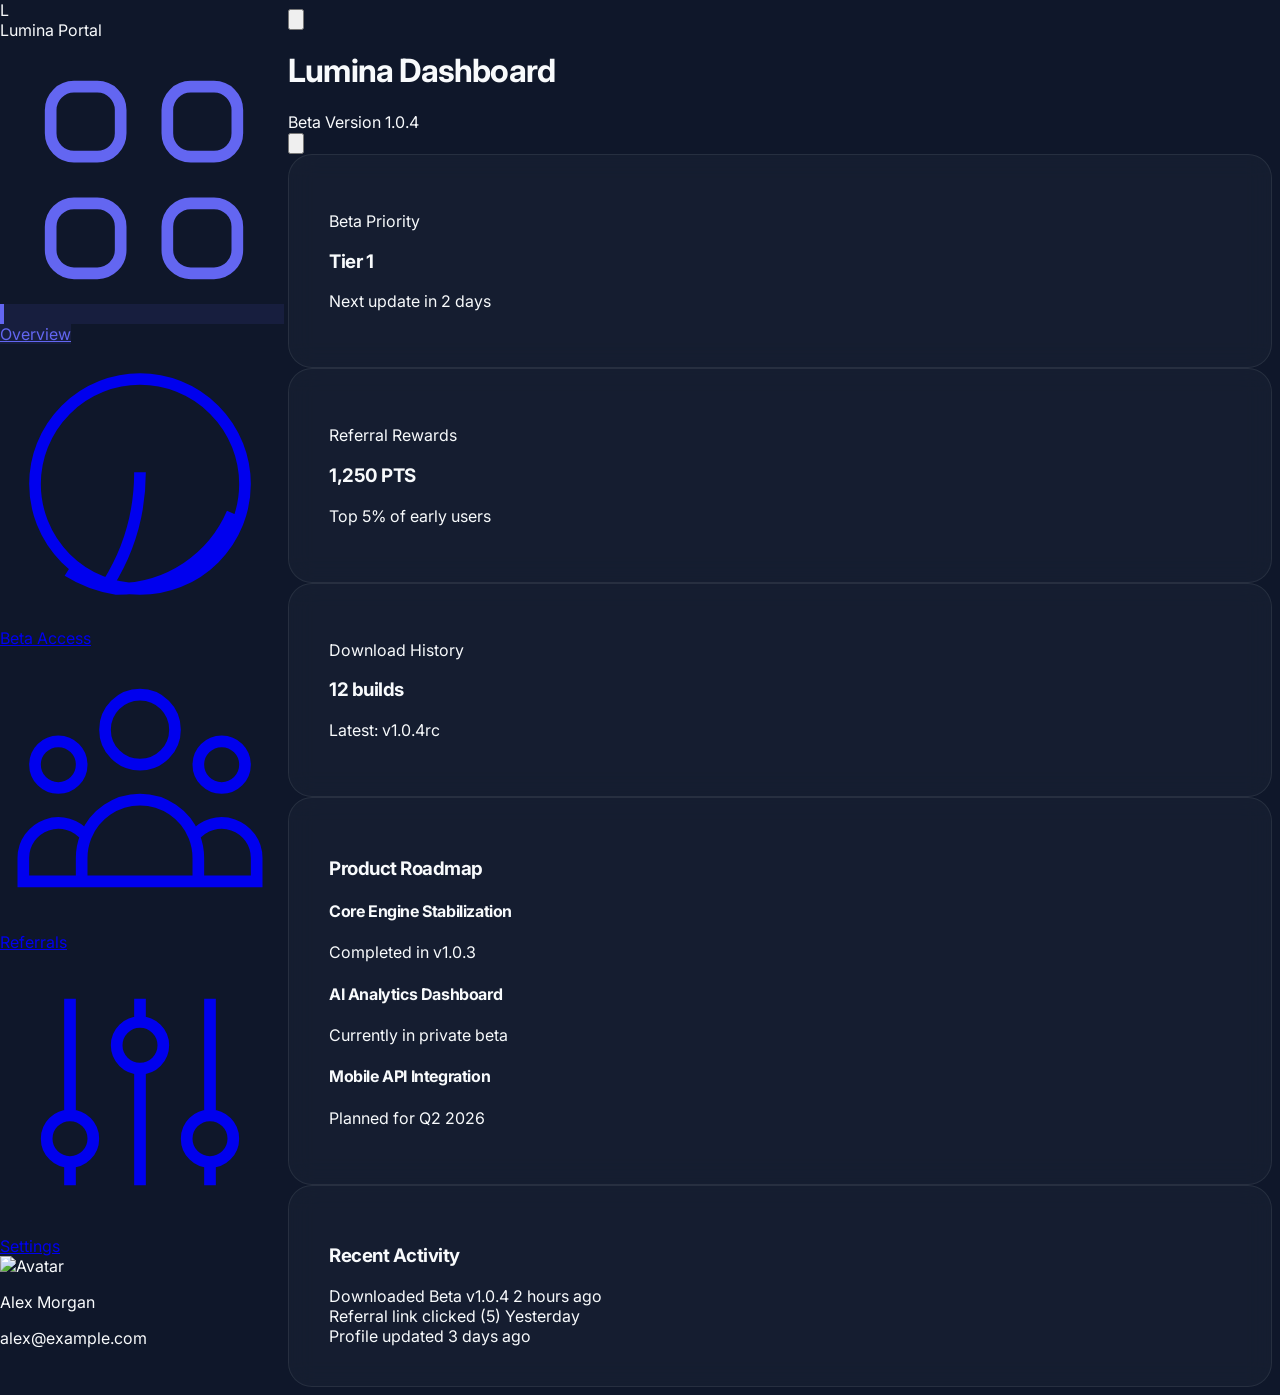
==== dashboard.html @ 11954bb7 "first commit" ====
<!DOCTYPE html>
<html lang="en" data-theme="dark">

<head>
    <meta charset="UTF-8">
    <meta name="viewport" content="width=device-width, initial-scale=1.0">
    <title>Dashboard | Lumina - Beta Portal</title>
    <script src="https://cdn.tailwindcss.com"></script>
    <link href="https://fonts.googleapis.com/css2?family=Inter:wght@400;600;700&display=swap" rel="stylesheet">
    <link rel="stylesheet" href="assets/css/style.css">
    <style>
        .sidebar {
            width: 280px;
            height: 100vh;
            position: fixed;
            left: 0;
            top: 0;
        }

        .main-content {
            margin-left: 280px;
            min-height: 100vh;
        }

        @media (max-width: 1024px) {
            .sidebar {
                left: -280px;
                transition: 0.3s;
                z-index: 100;
            }

            .sidebar.open {
                left: 0;
            }

            .main-content {
                margin-left: 0;
            }
        }

        .dashboard-link.active {
            background: rgba(99, 102, 241, 0.1);
            border-left: 4px solid #6366f1;
            color: #6366f1;
        }
    </style>
</head>

<body class="bg-[#0f172a]">

    <!-- Sidebar -->
    <aside class="sidebar bg-gray-900 border-r border-gray-800 flex flex-col p-6">
        <div class="flex items-center gap-3 mb-12">
            <div class="w-10 h-10 bg-indigo-600 rounded-lg flex items-center justify-center">
                <span class="text-white font-bold text-xl">L</span>
            </div>
            <span class="text-xl font-bold brand-text">Lumina Portal</span>
        </div>

        <nav class="flex-grow space-y-2">
            <a href="#" class="dashboard-link active flex items-center gap-3 p-3 rounded-lg transition-colors">
                <svg class="w-5 h-5" fill="none" stroke="currentColor" viewBox="0 0 24 24">
                    <path
                        d="M4 6a2 2 0 012-2h2a2 2 0 012 2v2a2 2 0 01-2 2H6a2 2 0 01-2-2V6zM14 6a2 2 0 012-2h2a2 2 0 012 2v2a2 2 0 01-2 2h-2a2 2 0 01-2-2V6zM4 16a2 2 0 012-2h2a2 2 0 012 2v2a2 2 0 01-2 2H6a2 2 0 01-2-2v-2zM14 16a2 2 0 012-2h2a2 2 0 012 2v2a2 2 0 01-2 2h-2a2 2 0 01-2-2v-2z">
                    </path>
                </svg>
                Overview
            </a>
            <a href="#"
                class="dashboard-link flex items-center gap-3 p-3 rounded-lg hover:bg-gray-800 transition-colors">
                <svg class="w-5 h-5" fill="none" stroke="currentColor" viewBox="0 0 24 24">
                    <path
                        d="M12 11c0 3.517-1.009 6.799-2.753 9.571m-3.44-1.123A11.002 11.002 0 0010 21c4.478 0 8.268-2.671 9.914-6.505M21 12a9 9 0 11-18 0 9 9 0 0118 0z">
                    </path>
                </svg>
                Beta Access
            </a>
            <a href="#"
                class="dashboard-link flex items-center gap-3 p-3 rounded-lg hover:bg-gray-800 transition-colors">
                <svg class="w-5 h-5" fill="none" stroke="currentColor" viewBox="0 0 24 24">
                    <path
                        d="M17 20h5v-2a3 3 0 00-5.356-1.857M17 20H7m10 0v-2c0-.656-.126-1.283-.356-1.857M7 20H2v-2a3 3 0 015.356-1.857M7 20v-2c0-.656.126-1.283.356-1.857m0 0a5.002 5.002 0 019.288 0M15 7a3 3 0 11-6 0 3 3 0 016 0zm6 3a2 2 0 11-4 0 2 2 0 014 0zM7 10a2 2 0 11-4 0 2 2 0 014 0z">
                    </path>
                </svg>
                Referrals
            </a>
            <a href="#"
                class="dashboard-link flex items-center gap-3 p-3 rounded-lg hover:bg-gray-800 transition-colors">
                <svg class="w-5 h-5" fill="none" stroke="currentColor" viewBox="0 0 24 24">
                    <path
                        d="M12 6V4m0 2a2 2 0 100 4m0-4a2 2 0 110 4m-6 8a2 2 0 100-4m0 4a2 2 0 110-4m0 4v2m0-6V4m6 6v10m6-2a2 2 0 100-4m0 4a2 2 0 110-4m0 4v2m0-6V4">
                    </path>
                </svg>
                Settings
            </a>
        </nav>

        <div class="mt-auto border-t border-gray-800 pt-6">
            <div class="flex items-center gap-3 mb-6">
                <img src="https://via.placeholder.com/40x40" alt="Avatar"
                    class="w-10 h-10 rounded-full border border-indigo-600">
                <div class="overflow-hidden">
                    <p class="text-sm font-bold truncate">Alex Morgan</p>
                    <p class="text-xs text-gray-500 truncate">alex@example.com</p>
                </div>
            </div>
            <a href="index.html"
                class="flex items-center gap-3 p-3 text-pink-500 hover:bg-pink-600/10 rounded-lg transition-colors">
                <svg class="w-5 h-5" fill="none" stroke="currentColor" viewBox="0 0 24 24">
                    <path d="M17 16l4-4m0 0l-4-4m4 4H7m6 4v1a3 3 0 01-3 3H6a3 3 0 01-3-3V7a3 3 0 013-3h4a3 3 0 013 3v1">
                    </path>
                </svg>
                Logout
            </a>
        </div>
    </aside>

    <!-- Main Content -->
    <main class="main-content">
        <!-- Dashboard Header -->
        <header
            class="h-20 bg-gray-900 border-b border-gray-800 flex items-center justify-between px-8 sticky top-0 z-10">
            <div class="flex items-center gap-4">
                <button onclick="document.querySelector('.sidebar').classList.toggle('open')"
                    class="lg:hidden p-2 bg-gray-800 rounded">
                    <svg class="w-6 h-6" fill="none" stroke="currentColor" viewBox="0 0 24 24">
                        <path d="M4 6h16M4 12h16M4 18h16"></path>
                    </svg>
                </button>
                <h1 class="text-xl font-bold">Lumina Dashboard</h1>
            </div>
            <div class="flex items-center gap-4">
                <div class="hidden md:flex bg-gray-800 rounded-lg px-3 py-1 text-xs font-bold text-indigo-400">Beta
                    Version 1.0.4</div>
                <button class="p-2 hover:bg-gray-800 rounded-full transition-colors relative">
                    <svg class="w-6 h-6" fill="none" stroke="currentColor" viewBox="0 0 24 24">
                        <path
                            d="M15 17h5l-1.405-1.405A2.032 2.032 0 0118 14.158V11a6.002 6.002 0 00-4-5.659V5a2 2 0 10-4 0v.341C7.67 6.165 6 8.388 6 11v3.159c0 .538-.214 1.055-.595 1.436L4 17h5m6 0v1a3 3 0 11-6 0v-1m6 0H9">
                        </path>
                    </svg>
                    <span class="absolute top-2 right-2 w-2 h-2 bg-pink-500 rounded-full"></span>
                </button>
            </div>
        </header>

        <!-- Dashboard Content -->
        <div class="p-8">
            <div class="grid grid-cols-1 md:grid-cols-3 gap-8 mb-8">
                <div class="glass-card p-6">
                    <p class="text-gray-500 text-sm mb-2">Beta Priority</p>
                    <h3 class="text-3xl font-bold text-indigo-500">Tier 1</h3>
                    <p class="text-xs text-gray-600 mt-2">Next update in 2 days</p>
                </div>
                <div class="glass-card p-6">
                    <p class="text-gray-500 text-sm mb-2">Referral Rewards</p>
                    <h3 class="text-3xl font-bold text-pink-500">1,250 PTS</h3>
                    <p class="text-xs text-gray-600 mt-2">Top 5% of early users</p>
                </div>
                <div class="glass-card p-6">
                    <p class="text-gray-500 text-sm mb-2">Download History</p>
                    <h3 class="text-3xl font-bold">12 builds</h3>
                    <p class="text-xs text-gray-600 mt-2">Latest: v1.0.4rc</p>
                </div>
            </div>

            <div class="grid grid-cols-1 lg:grid-cols-2 gap-8">
                <div class="glass-card">
                    <h3 class="text-xl font-bold mb-6">Product Roadmap</h3>
                    <div class="space-y-6">
                        <div class="flex gap-4">
                            <div class="w-2 h-2 rounded-full bg-green-500 mt-2"></div>
                            <div>
                                <h4 class="font-bold">Core Engine Stabilization</h4>
                                <p class="text-sm text-gray-500">Completed in v1.0.3</p>
                            </div>
                        </div>
                        <div class="flex gap-4">
                            <div class="w-2 h-2 rounded-full bg-indigo-500 mt-2"></div>
                            <div>
                                <h4 class="font-bold">AI Analytics Dashboard</h4>
                                <p class="text-sm text-gray-500">Currently in private beta</p>
                            </div>
                        </div>
                        <div class="flex gap-4">
                            <div class="w-2 h-2 rounded-full bg-gray-700 mt-2"></div>
                            <div>
                                <h4 class="font-bold">Mobile API Integration</h4>
                                <p class="text-sm text-gray-500">Planned for Q2 2026</p>
                            </div>
                        </div>
                    </div>
                </div>
                <div class="glass-card">
                    <h3 class="text-xl font-bold mb-6">Recent Activity</h3>
                    <div class="space-y-4">
                        <div class="p-3 bg-gray-900/50 rounded-lg flex justify-between items-center">
                            <span class="text-sm">Downloaded Beta v1.0.4</span>
                            <span class="text-xs text-gray-600">2 hours ago</span>
                        </div>
                        <div class="p-3 bg-gray-900/50 rounded-lg flex justify-between items-center">
                            <span class="text-sm">Referral link clicked (5)</span>
                            <span class="text-xs text-gray-600">Yesterday</span>
                        </div>
                        <div class="p-3 bg-gray-900/50 rounded-lg flex justify-between items-center">
                            <span class="text-sm">Profile updated</span>
                            <span class="text-xs text-gray-600">3 days ago</span>
                        </div>
                    </div>
                </div>
            </div>
        </div>
    </main>

    <script src="assets/js/main.js"></script>
</body>

</html>
---- assets/css/style.css ----
:root {
    --primary: #6366f1;
    --primary-hover: #4f46e5;
    --secondary: #ec4899;
    --bg-light: #ffffff;
    --bg-dark: #0f172a;
    --card-light: #f8fafc;
    --card-dark: #1e293b;
    --text-light: #1e293b;
    --text-dark: #f8fafc;
    --nav-height-desktop: 80px;
    --nav-height-mobile: 64px;
    --transition: all 0.4s cubic-bezier(0.175, 0.885, 0.32, 1.275);
    --shadow-sm: 0 2px 4px rgba(0, 0, 0, 0.1);
    --shadow-md: 0 10px 15px -3px rgba(0, 0, 0, 0.1);
    --shadow-lg: 0 20px 25px -5px rgba(0, 0, 0, 0.1);
    --gradient-primary: linear-gradient(135deg, #6366f1 0%, #a855f7 100%);
    --gradient-secondary: linear-gradient(135deg, #ec4899 0%, #f43f5e 100%);
    --gradient-glow: radial-gradient(circle at center, rgba(99, 102, 241, 0.15) 0%, transparent 70%);
}

/* Base Styles */
body {
    font-family: 'Inter', sans-serif;
    transition: background-color 0.5s ease, color 0.5s ease;
    scroll-behavior: smooth;
    -webkit-font-smoothing: antialiased;
}

[data-theme='dark'] {
    background-color: var(--bg-dark);
    color: var(--text-dark);
}

[data-theme='light'] {
    background-color: var(--bg-light);
    color: var(--text-light);
}

/* Scroll Progress Bar */
.scroll-progress {
    position: fixed;
    top: 0;
    left: 0;
    height: 3px;
    background: var(--gradient-primary);
    z-index: 1001;
    width: 0%;
    transition: width 0.1s ease;
}

/* Navigation */
.navbar {
    height: var(--nav-height-desktop);
    transition: all 0.4s ease;
}

.navbar.scrolled {
    height: 70px;
    background: rgba(15, 23, 42, 0.9) !important;
    box-shadow: var(--shadow-md);
}

[data-theme='light'] .navbar.scrolled {
    background: rgba(255, 255, 255, 0.9) !important;
}

.nav-link {
    position: relative;
    padding: 0.5rem 0;
    margin: 0 0.5rem;
    transition: var(--transition);
}

.nav-link::after {
    content: '';
    position: absolute;
    bottom: -2px;
    left: 0;
    width: 0;
    height: 2px;
    background: var(--gradient-primary);
    transition: var(--transition);
}

.nav-link:hover::after,
.nav-link.active::after {
    width: 100%;
}

/* Buttons */
.btn-primary {
    background: var(--gradient-primary);
    color: white;
    padding: 0 2rem;
    border-radius: 9999px;
    transition: var(--transition);
    height: 52px;
    display: inline-flex;
    align-items: center;
    justify-content: center;
    font-weight: 700;
    letter-spacing: 0.025em;
    border: none;
    position: relative;
    overflow: hidden;
    z-index: 1;
}

.btn-primary::before {
    content: '';
    position: absolute;
    top: 0;
    left: 0;
    width: 100%;
    height: 100%;
    background: var(--gradient-secondary);
    opacity: 0;
    z-index: -1;
    transition: opacity 0.4s ease;
}

.btn-primary:hover::before {
    opacity: 1;
}

.btn-primary:hover {
    transform: translateY(-3px) scale(1.02);
    box-shadow: 0 10px 20px rgba(99, 102, 241, 0.4);
}

/* Cards */
.glass-card {
    background: rgba(30, 41, 59, 0.4);
    backdrop-filter: blur(12px);
    border: 1px solid rgba(255, 255, 255, 0.08);
    border-radius: 1.5rem;
    padding: 2.5rem;
    transition: var(--transition);
    position: relative;
    overflow: hidden;
}

[data-theme='light'] .glass-card {
    background: rgba(255, 255, 255, 0.7);
    border: 1px solid rgba(0, 0, 0, 0.05);
}

.glass-card::before {
    content: '';
    position: absolute;
    top: 0;
    left: 0;
    width: 100%;
    height: 100%;
    background: var(--gradient-glow);
    opacity: 0;
    transition: opacity 0.4s ease;
}

.glass-card:hover::before {
    opacity: 1;
}

.glass-card:hover {
    transform: translateY(-10px);
    border-color: rgba(99, 102, 241, 0.4);
    box-shadow: var(--shadow-lg);
}

/* Reveal Animations */
.reveal {
    opacity: 0;
    transform: translateY(30px);
    transition: all 0.8s cubic-bezier(0.4, 0, 0.2, 1);
}

.reveal.active {
    opacity: 1;
    transform: translateY(0);
}

/* Typography Refinements */
h1,
h2,
h3,
h4 {
    letter-spacing: -0.025em;
}

.gradient-text {
    background: var(--gradient-primary);
    -webkit-background-clip: text;
    background-clip: text;
    -webkit-text-fill-color: transparent;
}

/* Countdown */
.countdown-item {
    background: rgba(30, 41, 59, 0.8);
    padding: 1.5rem;
    border-radius: 1rem;
    min-width: 100px;
    border: 1px solid rgba(255, 255, 255, 0.05);
}

[data-theme='light'] .countdown-item {
    background: white;
    box-shadow: var(--shadow-md);
}

/* FAQ Accordion */
.faq-item {
    border-bottom: 1px solid rgba(255, 255, 255, 0.1);
}

[data-theme='light'] .faq-item {
    border-bottom: 1px solid rgba(0, 0, 0, 0.1);
}

.faq-trigger {
    width: 100%;
    padding: 1.5rem 0;
    text-align: left;
    display: flex;
    justify-content: space-between;
    align-items: center;
    font-weight: 600;
}

.faq-content {
    max-height: 0;
    overflow: hidden;
    transition: max-height 0.4s ease;
}

.faq-item.active .faq-content {
    max-height: 200px;
}

.faq-icon {
    transition: transform 0.4s ease;
}

.faq-item.active .faq-icon {
    transform: rotate(180deg);
}

.btn-secondary {
    border: 1px solid var(--gradient-primary);
    color: var(--text-dark);
    padding: 0 1.5rem;
    border-radius: 9999px;
    transition: var(--transition);
    height: 40px;
    display: inline-flex;
    align-items: center;
    justify-content: center;
    font-weight: 600;
    font-size: 0.875rem;
}

[data-theme='light'] .btn-secondary {
    color: var(--text-light);
}

.btn-secondary:hover {
    background: var(--gradient-primary);
    color: white !important;
    transform: translateY(-2px);
    box-shadow: 0 4px 12px rgba(99, 102, 241, 0.2);
}

/* Mobile Menu Refinement */
.mobile-menu {
    box-shadow: var(--shadow-lg);
}
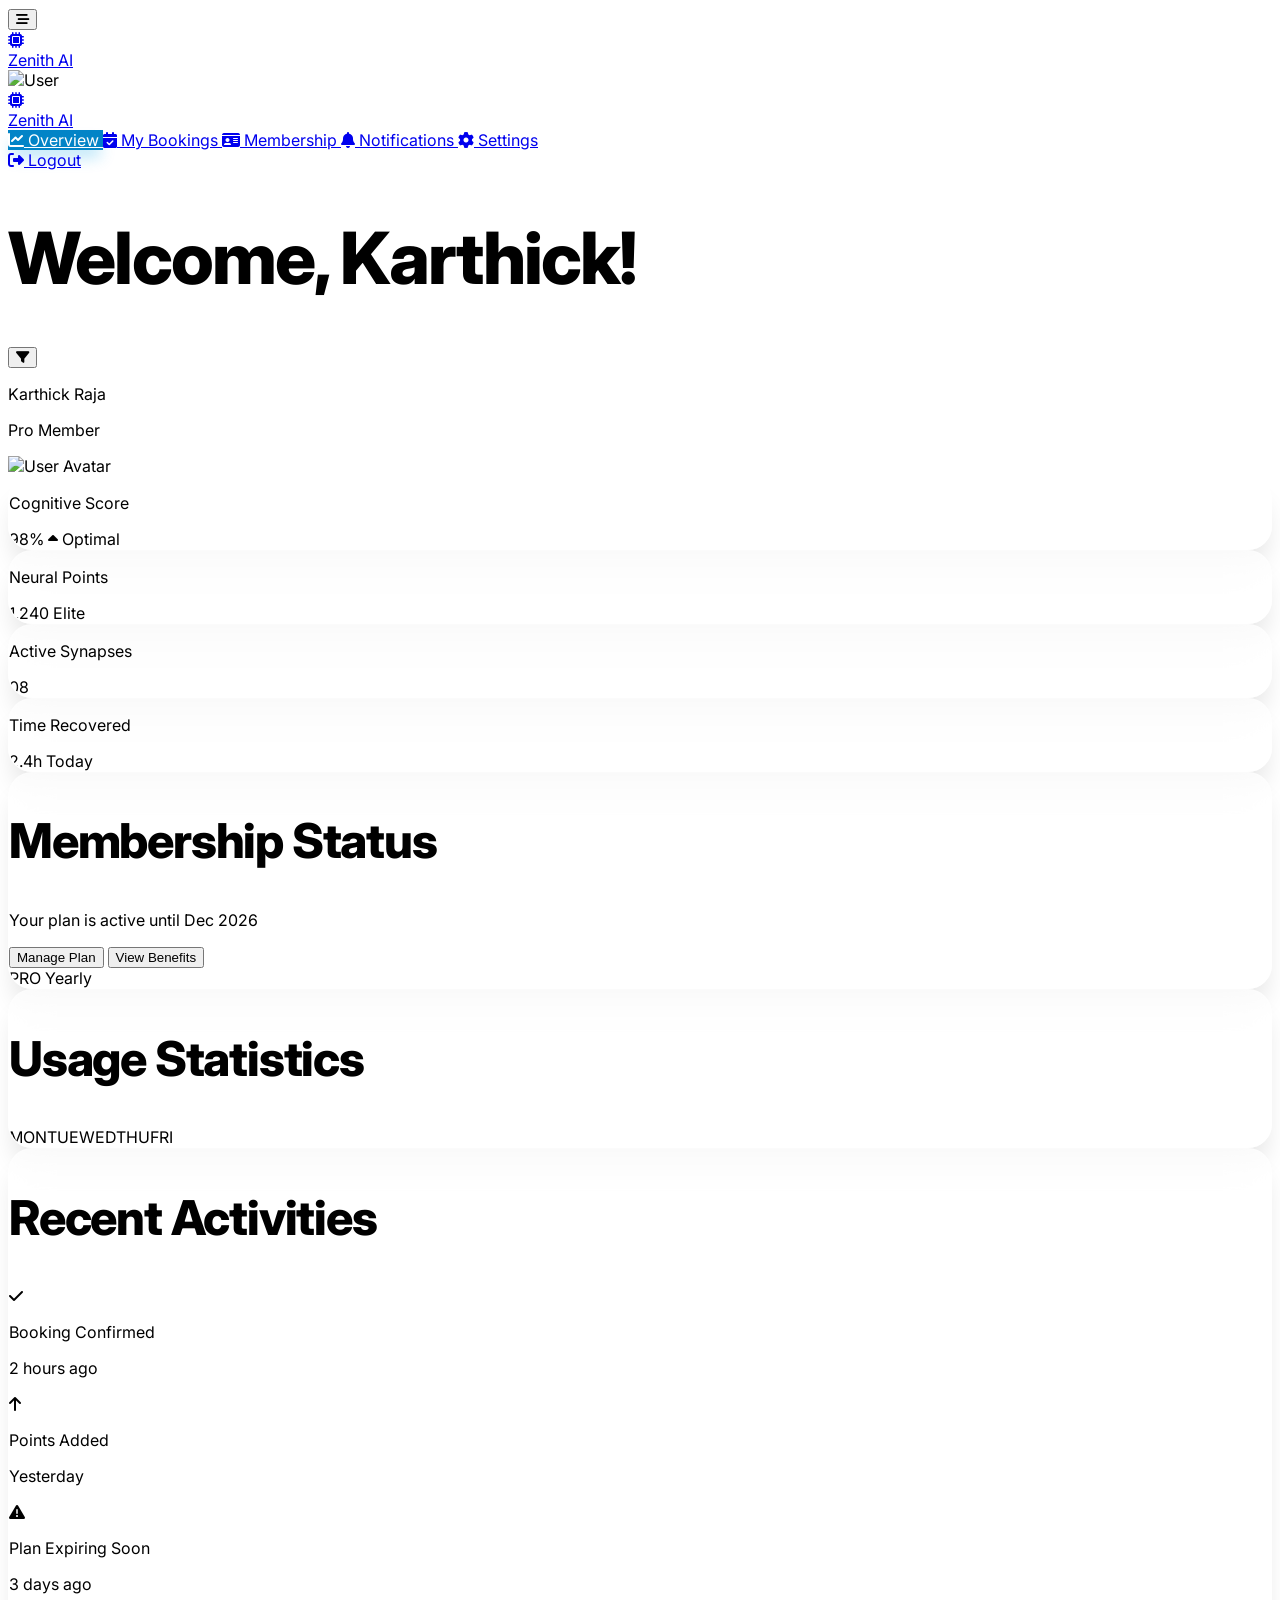
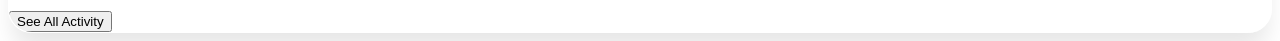
==== commit ea7c6496: "new updates" ====
--- a/dashboard.html
+++ b/dashboard.html
@@ -1,217 +1,306 @@
 <!DOCTYPE html>
-<html lang="en" data-theme="dark">
+<html lang="en" class="h-full">
 
 <head>
     <meta charset="UTF-8">
     <meta name="viewport" content="width=device-width, initial-scale=1.0">
-    <title>Dashboard | Lumina - Beta Portal</title>
+    <title>Dashboard - Zenith AI</title>
+    <!-- Tailwind CSS -->
     <script src="https://cdn.tailwindcss.com"></script>
-    <link href="https://fonts.googleapis.com/css2?family=Inter:wght@400;600;700&display=swap" rel="stylesheet">
-    <link rel="stylesheet" href="assets/css/style.css">
-    <style>
-        .sidebar {
-            width: 280px;
-            height: 100vh;
-            position: fixed;
-            left: 0;
-            top: 0;
-        }
-
-        .main-content {
-            margin-left: 280px;
-            min-height: 100vh;
-        }
-
-        @media (max-width: 1024px) {
-            .sidebar {
-                left: -280px;
-                transition: 0.3s;
-                z-index: 100;
-            }
-
-            .sidebar.open {
-                left: 0;
-            }
-
-            .main-content {
-                margin-left: 0;
+    <script>
+        tailwind.config = {
+            darkMode: 'class',
+            theme: {
+                extend: {
+                    colors: {
+                        primary: { 600: '#0284c7' },
+                        accent: '#8b5cf6',
+                    }
+                }
             }
         }
-
-        .dashboard-link.active {
-            background: rgba(99, 102, 241, 0.1);
-            border-left: 4px solid #6366f1;
-            color: #6366f1;
+    </script>
+    <!-- Google Fonts -->
+    <link href="https://fonts.googleapis.com/css2?family=Inter:wght@400;500;600;700&family=Outfit:wght@700&display=swap"
+        rel="stylesheet">
+    <!-- Font Awesome -->
+    <link rel="stylesheet" href="https://cdnjs.cloudflare.com/ajax/libs/font-awesome/6.4.0/css/all.min.css">
+    <link rel="stylesheet" href="styles.css">
+    <style>
+        body {
+            font-family: 'Inter', sans-serif;
+        }
+
+        .sidebar-link.active {
+            background-color: #0284c7;
+            color: white;
+            box-shadow: 0 10px 15px -3px rgba(14, 165, 233, 0.3);
         }
     </style>
 </head>
 
-<body class="bg-[#0f172a]">
-
-    <!-- Sidebar -->
-    <aside class="sidebar bg-gray-900 border-r border-gray-800 flex flex-col p-6">
-        <div class="flex items-center gap-3 mb-12">
-            <div class="w-10 h-10 bg-indigo-600 rounded-lg flex items-center justify-center">
-                <span class="text-white font-bold text-xl">L</span>
-            </div>
-            <span class="text-xl font-bold brand-text">Lumina Portal</span>
+<body class="bg-slate-50 dark:bg-slate-950 h-full flex flex-col lg:flex-row overflow-hidden">
+
+    <!-- Mobile Header -->
+    <div
+        class="lg:hidden w-full bg-white dark:bg-slate-900 border-b border-slate-200 dark:border-slate-800 p-4 flex items-center justify-between z-50">
+        <button id="dashboardMobileMenuToggle" class="p-2 text-slate-600 dark:text-slate-400">
+            <i class="fas fa-bars-staggered text-xl"></i>
+        </button>
+        <a href="index.html" class="flex items-center gap-2">
+            <div class="w-8 h-8 bg-primary-600 rounded-lg flex items-center justify-center text-white">
+                <i class="fas fa-microchip text-sm"></i>
+            </div>
+            <span class="text-xl font-bold">Zenith AI</span>
+        </a>
+        <div class="w-10 h-10 rounded-full bg-slate-200 dark:bg-slate-800 overflow-hidden">
+            <img src="https://i.pravatar.cc/150?u=4" alt="User">
         </div>
-
-        <nav class="flex-grow space-y-2">
-            <a href="#" class="dashboard-link active flex items-center gap-3 p-3 rounded-lg transition-colors">
-                <svg class="w-5 h-5" fill="none" stroke="currentColor" viewBox="0 0 24 24">
-                    <path
-                        d="M4 6a2 2 0 012-2h2a2 2 0 012 2v2a2 2 0 01-2 2H6a2 2 0 01-2-2V6zM14 6a2 2 0 012-2h2a2 2 0 012 2v2a2 2 0 01-2 2h-2a2 2 0 01-2-2V6zM4 16a2 2 0 012-2h2a2 2 0 012 2v2a2 2 0 01-2 2H6a2 2 0 01-2-2v-2zM14 16a2 2 0 012-2h2a2 2 0 012 2v2a2 2 0 01-2 2h-2a2 2 0 01-2-2v-2z">
-                    </path>
-                </svg>
-                Overview
+    </div>
+
+    <!-- Sidebar / Navigation Drawer -->
+    <aside id="dashboardSidebar"
+        class="fixed inset-0 z-[60] -translate-x-full lg:translate-x-0 lg:static lg:block w-72 h-full bg-white dark:bg-slate-900 border-r border-slate-100 dark:border-slate-800 transition-transform duration-300">
+        <div class="h-full flex flex-col p-6">
+            <a href="index.html" class="hidden lg:flex items-center gap-3 mb-10 group">
+                <div
+                    class="w-10 h-10 bg-primary-600 rounded-xl flex items-center justify-center text-white shadow-lg shadow-primary-500/30 group-hover:rotate-12 transition-transform">
+                    <i class="fas fa-microchip text-xl"></i>
+                </div>
+                <span
+                    class="text-2xl font-extrabold tracking-tight bg-gradient-to-r from-primary-600 to-accent bg-clip-text text-transparent">Zenith
+                    AI</span>
             </a>
-            <a href="#"
-                class="dashboard-link flex items-center gap-3 p-3 rounded-lg hover:bg-gray-800 transition-colors">
-                <svg class="w-5 h-5" fill="none" stroke="currentColor" viewBox="0 0 24 24">
-                    <path
-                        d="M12 11c0 3.517-1.009 6.799-2.753 9.571m-3.44-1.123A11.002 11.002 0 0010 21c4.478 0 8.268-2.671 9.914-6.505M21 12a9 9 0 11-18 0 9 9 0 0118 0z">
-                    </path>
-                </svg>
-                Beta Access
-            </a>
-            <a href="#"
-                class="dashboard-link flex items-center gap-3 p-3 rounded-lg hover:bg-gray-800 transition-colors">
-                <svg class="w-5 h-5" fill="none" stroke="currentColor" viewBox="0 0 24 24">
-                    <path
-                        d="M17 20h5v-2a3 3 0 00-5.356-1.857M17 20H7m10 0v-2c0-.656-.126-1.283-.356-1.857M7 20H2v-2a3 3 0 015.356-1.857M7 20v-2c0-.656.126-1.283.356-1.857m0 0a5.002 5.002 0 019.288 0M15 7a3 3 0 11-6 0 3 3 0 016 0zm6 3a2 2 0 11-4 0 2 2 0 014 0zM7 10a2 2 0 11-4 0 2 2 0 014 0z">
-                    </path>
-                </svg>
-                Referrals
-            </a>
-            <a href="#"
-                class="dashboard-link flex items-center gap-3 p-3 rounded-lg hover:bg-gray-800 transition-colors">
-                <svg class="w-5 h-5" fill="none" stroke="currentColor" viewBox="0 0 24 24">
-                    <path
-                        d="M12 6V4m0 2a2 2 0 100 4m0-4a2 2 0 110 4m-6 8a2 2 0 100-4m0 4a2 2 0 110-4m0 4v2m0-6V4m6 6v10m6-2a2 2 0 100-4m0 4a2 2 0 110-4m0 4v2m0-6V4">
-                    </path>
-                </svg>
-                Settings
-            </a>
-        </nav>
-
-        <div class="mt-auto border-t border-gray-800 pt-6">
-            <div class="flex items-center gap-3 mb-6">
-                <img src="https://via.placeholder.com/40x40" alt="Avatar"
-                    class="w-10 h-10 rounded-full border border-indigo-600">
-                <div class="overflow-hidden">
-                    <p class="text-sm font-bold truncate">Alex Morgan</p>
-                    <p class="text-xs text-gray-500 truncate">alex@example.com</p>
-                </div>
-            </div>
-            <a href="index.html"
-                class="flex items-center gap-3 p-3 text-pink-500 hover:bg-pink-600/10 rounded-lg transition-colors">
-                <svg class="w-5 h-5" fill="none" stroke="currentColor" viewBox="0 0 24 24">
-                    <path d="M17 16l4-4m0 0l-4-4m4 4H7m6 4v1a3 3 0 01-3 3H6a3 3 0 01-3-3V7a3 3 0 013-3h4a3 3 0 013 3v1">
-                    </path>
-                </svg>
-                Logout
-            </a>
+
+            <nav class="flex-1 space-y-2">
+                <a href="#" class="sidebar-link active flex items-center gap-4 px-4 py-3 rounded-xl transition-all">
+                    <i class="fas fa-chart-line w-6"></i>
+                    <span class="font-semibold">Overview</span>
+                </a>
+                <a href="#"
+                    class="sidebar-link flex items-center gap-4 px-4 py-3 rounded-xl text-slate-500 dark:text-slate-400 hover:bg-slate-50 dark:hover:bg-slate-800 transition-all">
+                    <i class="fas fa-calendar-check w-6"></i>
+                    <span class="font-semibold">My Bookings</span>
+                </a>
+                <a href="#"
+                    class="sidebar-link flex items-center gap-4 px-4 py-3 rounded-xl text-slate-500 dark:text-slate-400 hover:bg-slate-50 dark:hover:bg-slate-800 transition-all">
+                    <i class="fas fa-id-card w-6"></i>
+                    <span class="font-semibold">Membership</span>
+                </a>
+                <a href="#"
+                    class="sidebar-link flex items-center gap-4 px-4 py-3 rounded-xl text-slate-500 dark:text-slate-400 hover:bg-slate-50 dark:hover:bg-slate-800 transition-all">
+                    <i class="fas fa-bell w-6"></i>
+                    <span class="font-semibold">Notifications</span>
+                </a>
+                <a href="#"
+                    class="sidebar-link flex items-center gap-4 px-4 py-3 rounded-xl text-slate-500 dark:text-slate-400 hover:bg-slate-50 dark:hover:bg-slate-800 transition-all">
+                    <i class="fas fa-gear w-6"></i>
+                    <span class="font-semibold">Settings</span>
+                </a>
+            </nav>
+
+            <div class="pt-6 border-t border-slate-100 dark:border-slate-800">
+                <a href="login.html"
+                    class="flex items-center gap-4 px-4 py-3 rounded-xl text-red-500 hover:bg-red-50 dark:hover:bg-red-900/10 transition-all">
+                    <i class="fas fa-right-from-bracket w-6"></i>
+                    <span class="font-semibold">Logout</span>
+                </a>
+            </div>
         </div>
     </aside>
 
-    <!-- Main Content -->
-    <main class="main-content">
-        <!-- Dashboard Header -->
+    <!-- Overlay for Sidebar (Mobile Only) -->
+    <div id="sidebarOverlay" class="fixed inset-0 bg-slate-900/40 backdrop-blur-sm z-[55] hidden lg:hidden"></div>
+
+    <!-- Main Content Area -->
+    <main class="flex-1 flex flex-col h-full overflow-hidden">
+        <!-- Top Bar (Desktop) -->
         <header
-            class="h-20 bg-gray-900 border-b border-gray-800 flex items-center justify-between px-8 sticky top-0 z-10">
-            <div class="flex items-center gap-4">
-                <button onclick="document.querySelector('.sidebar').classList.toggle('open')"
-                    class="lg:hidden p-2 bg-gray-800 rounded">
-                    <svg class="w-6 h-6" fill="none" stroke="currentColor" viewBox="0 0 24 24">
-                        <path d="M4 6h16M4 12h16M4 18h16"></path>
-                    </svg>
+            class="hidden lg:flex items-center justify-between py-4 px-8 bg-white dark:bg-slate-900 border-b border-slate-100 dark:border-slate-800">
+            <h1 class="text-xl font-bold">Welcome, Karthick!</h1>
+            <div class="flex items-center gap-6">
+                <!-- Filter Icon -->
+                <button class="p-2 text-slate-400 hover:text-primary-600 transition-colors" title="Filter Options">
+                    <i class="fas fa-filter text-lg"></i>
                 </button>
-                <h1 class="text-xl font-bold">Lumina Dashboard</h1>
-            </div>
-            <div class="flex items-center gap-4">
-                <div class="hidden md:flex bg-gray-800 rounded-lg px-3 py-1 text-xs font-bold text-indigo-400">Beta
-                    Version 1.0.4</div>
-                <button class="p-2 hover:bg-gray-800 rounded-full transition-colors relative">
-                    <svg class="w-6 h-6" fill="none" stroke="currentColor" viewBox="0 0 24 24">
-                        <path
-                            d="M15 17h5l-1.405-1.405A2.032 2.032 0 0118 14.158V11a6.002 6.002 0 00-4-5.659V5a2 2 0 10-4 0v.341C7.67 6.165 6 8.388 6 11v3.159c0 .538-.214 1.055-.595 1.436L4 17h5m6 0v1a3 3 0 11-6 0v-1m6 0H9">
-                        </path>
-                    </svg>
-                    <span class="absolute top-2 right-2 w-2 h-2 bg-pink-500 rounded-full"></span>
-                </button>
+                <div class="flex items-center gap-3">
+                    <div class="text-right">
+                        <p class="text-sm font-bold">Karthick Raja</p>
+                        <p class="text-[10px] uppercase font-bold text-slate-400">Pro Member</p>
+                    </div>
+                    <div
+                        class="w-10 h-10 rounded-xl bg-slate-200 dark:bg-slate-800 overflow-hidden shadow-lg border-2 border-primary-600">
+                        <img src="https://i.pravatar.cc/150?u=4" alt="User Avatar">
+                    </div>
+                </div>
             </div>
         </header>
 
-        <!-- Dashboard Content -->
-        <div class="p-8">
-            <div class="grid grid-cols-1 md:grid-cols-3 gap-8 mb-8">
+        <!-- Dynamic Content -->
+        <div class="flex-1 overflow-y-auto p-8 bg-slate-50 dark:bg-slate-950">
+            <!-- Summary Grid -->
+            <div class="grid md:grid-cols-2 lg:grid-cols-4 gap-6 mb-8">
                 <div class="glass-card p-6">
-                    <p class="text-gray-500 text-sm mb-2">Beta Priority</p>
-                    <h3 class="text-3xl font-bold text-indigo-500">Tier 1</h3>
-                    <p class="text-xs text-gray-600 mt-2">Next update in 2 days</p>
+                    <p class="text-[10px] uppercase font-bold text-slate-400 mb-2">Cognitive Score</p>
+                    <div class="flex items-end gap-2">
+                        <span class="text-3xl font-extrabold">98%</span>
+                        <span class="text-xs text-green-500 font-bold mb-1"><i class="fas fa-caret-up"></i>
+                            Optimal</span>
+                    </div>
                 </div>
                 <div class="glass-card p-6">
-                    <p class="text-gray-500 text-sm mb-2">Referral Rewards</p>
-                    <h3 class="text-3xl font-bold text-pink-500">1,250 PTS</h3>
-                    <p class="text-xs text-gray-600 mt-2">Top 5% of early users</p>
+                    <p class="text-[10px] uppercase font-bold text-slate-400 mb-2">Neural Points</p>
+                    <div class="flex items-end gap-2">
+                        <span class="text-3xl font-extrabold">1,240</span>
+                        <span class="text-xs text-primary-500 font-bold mb-1">Elite</span>
+                    </div>
                 </div>
                 <div class="glass-card p-6">
-                    <p class="text-gray-500 text-sm mb-2">Download History</p>
-                    <h3 class="text-3xl font-bold">12 builds</h3>
-                    <p class="text-xs text-gray-600 mt-2">Latest: v1.0.4rc</p>
-                </div>
-            </div>
-
-            <div class="grid grid-cols-1 lg:grid-cols-2 gap-8">
-                <div class="glass-card">
-                    <h3 class="text-xl font-bold mb-6">Product Roadmap</h3>
+                    <p class="text-[10px] uppercase font-bold text-slate-400 mb-2">Active Synapses</p>
+                    <div class="flex items-end gap-2">
+                        <span class="text-3xl font-extrabold">08</span>
+                    </div>
+                </div>
+                <div class="glass-card p-6">
+                    <p class="text-[10px] uppercase font-bold text-slate-400 mb-2">Time Recovered</p>
+                    <div class="flex items-end gap-2">
+                        <span class="text-3xl font-extrabold">2.4h</span>
+                        <span class="text-xs text-green-500 font-bold mb-1">Today</span>
+                    </div>
+                </div>
+            </div>
+
+            <!-- Main Dashboard Components -->
+            <div class="grid lg:grid-cols-3 gap-8">
+                <!-- Membership Status -->
+                <div class="lg:col-span-2 space-y-8">
+                    <div
+                        class="glass-card p-8 bg-gradient-to-br from-primary-600 to-accent text-white border-none relative overflow-hidden">
+                        <div class="absolute -right-10 -top-10 w-40 h-40 bg-white/10 rounded-full blur-3xl"></div>
+                        <div class="relative z-10 flex justify-between items-start">
+                            <div>
+                                <h2 class="text-white text-2xl mb-2">Membership Status</h2>
+                                <p class="opacity-80 text-sm mb-6">Your plan is active until Dec 2026</p>
+                                <div class="flex gap-4">
+                                    <button
+                                        class="bg-white text-primary-600 px-6 py-2 rounded-xl text-sm font-bold hover:shadow-lg transition-all">Manage
+                                        Plan</button>
+                                    <button
+                                        class="bg-white/20 backdrop-blur-md text-white px-6 py-2 rounded-xl text-sm font-bold border border-white/30">View
+                                        Benefits</button>
+                                </div>
+                            </div>
+                            <div class="text-right">
+                                <span class="bg-white/20 px-3 py-1 rounded-full text-[10px] font-bold uppercase">PRO
+                                    Yearly</span>
+                            </div>
+                        </div>
+                    </div>
+
+                    <!-- Usage Stats (Bar Graphs) -->
+                    <div class="glass-card p-8">
+                        <h2 class="text-lg mb-6">Usage Statistics</h2>
+                        <div class="flex items-end gap-4 h-32">
+                            <div class="flex-1 bg-slate-100 dark:bg-slate-800 rounded-t-lg relative group h-[40%]">
+                                <div class="absolute bottom-0 left-0 w-full bg-primary-600 rounded-t-lg transition-all"
+                                    style="height: 60%;"></div>
+                            </div>
+                            <div class="flex-1 bg-slate-100 dark:bg-slate-800 rounded-t-lg relative group h-[40%]">
+                                <div class="absolute bottom-0 left-0 w-full bg-primary-600 rounded-t-lg transition-all"
+                                    style="height: 85%;"></div>
+                            </div>
+                            <div class="flex-1 bg-slate-100 dark:bg-slate-800 rounded-t-lg relative group h-[40%]">
+                                <div class="absolute bottom-0 left-0 w-full bg-primary-600 rounded-t-lg transition-all"
+                                    style="height: 45%;"></div>
+                            </div>
+                            <div class="flex-1 bg-slate-100 dark:bg-slate-800 rounded-t-lg relative group h-[40%]">
+                                <div class="absolute bottom-0 left-0 w-full bg-primary-600 rounded-t-lg transition-all"
+                                    style="height: 95%;"></div>
+                            </div>
+                            <div class="flex-1 bg-slate-100 dark:bg-slate-800 rounded-t-lg relative group h-[40%]">
+                                <div class="absolute bottom-0 left-0 w-full bg-primary-600 rounded-t-lg transition-all"
+                                    style="height: 70%;"></div>
+                            </div>
+                        </div>
+                        <div class="flex justify-between mt-4 text-[10px] font-bold text-slate-400">
+                            <span>MON</span><span>TUE</span><span>WED</span><span>THU</span><span>FRI</span>
+                        </div>
+                    </div>
+                </div>
+
+                <!-- Recent Activities -->
+                <div class="glass-card p-8">
+                    <h2 class="text-lg mb-6">Recent Activities</h2>
                     <div class="space-y-6">
                         <div class="flex gap-4">
-                            <div class="w-2 h-2 rounded-full bg-green-500 mt-2"></div>
+                            <div
+                                class="w-10 h-10 rounded-full bg-green-100 dark:bg-green-900/30 text-green-600 flex items-center justify-center shrink-0">
+                                <i class="fas fa-check text-xs"></i>
+                            </div>
                             <div>
-                                <h4 class="font-bold">Core Engine Stabilization</h4>
-                                <p class="text-sm text-gray-500">Completed in v1.0.3</p>
+                                <p class="text-sm font-bold">Booking Confirmed</p>
+                                <p class="text-[10px] text-slate-400">2 hours ago</p>
                             </div>
                         </div>
                         <div class="flex gap-4">
-                            <div class="w-2 h-2 rounded-full bg-indigo-500 mt-2"></div>
+                            <div
+                                class="w-10 h-10 rounded-full bg-primary-100 dark:bg-primary-900/30 text-primary-600 flex items-center justify-center shrink-0">
+                                <i class="fas fa-arrow-up text-xs"></i>
+                            </div>
                             <div>
-                                <h4 class="font-bold">AI Analytics Dashboard</h4>
-                                <p class="text-sm text-gray-500">Currently in private beta</p>
+                                <p class="text-sm font-bold">Points Added</p>
+                                <p class="text-[10px] text-slate-400">Yesterday</p>
                             </div>
                         </div>
                         <div class="flex gap-4">
-                            <div class="w-2 h-2 rounded-full bg-gray-700 mt-2"></div>
+                            <div
+                                class="w-10 h-10 rounded-full bg-yellow-100 dark:bg-yellow-900/30 text-yellow-600 flex items-center justify-center shrink-0">
+                                <i class="fas fa-triangle-exclamation text-xs"></i>
+                            </div>
                             <div>
-                                <h4 class="font-bold">Mobile API Integration</h4>
-                                <p class="text-sm text-gray-500">Planned for Q2 2026</p>
-                            </div>
-                        </div>
-                    </div>
-                </div>
-                <div class="glass-card">
-                    <h3 class="text-xl font-bold mb-6">Recent Activity</h3>
-                    <div class="space-y-4">
-                        <div class="p-3 bg-gray-900/50 rounded-lg flex justify-between items-center">
-                            <span class="text-sm">Downloaded Beta v1.0.4</span>
-                            <span class="text-xs text-gray-600">2 hours ago</span>
-                        </div>
-                        <div class="p-3 bg-gray-900/50 rounded-lg flex justify-between items-center">
-                            <span class="text-sm">Referral link clicked (5)</span>
-                            <span class="text-xs text-gray-600">Yesterday</span>
-                        </div>
-                        <div class="p-3 bg-gray-900/50 rounded-lg flex justify-between items-center">
-                            <span class="text-sm">Profile updated</span>
-                            <span class="text-xs text-gray-600">3 days ago</span>
-                        </div>
-                    </div>
+                                <p class="text-sm font-bold">Plan Expiring Soon</p>
+                                <p class="text-[10px] text-slate-400">3 days ago</p>
+                            </div>
+                        </div>
+                    </div>
+                    <button
+                        class="w-full mt-10 py-3 text-sm font-bold text-slate-500 hover:text-primary-600 transition-colors">See
+                        All Activity</button>
                 </div>
             </div>
         </div>
     </main>
 
-    <script src="assets/js/main.js"></script>
+    <script>
+        // Dashboard specific scripts
+        document.addEventListener('DOMContentLoaded', () => {
+            const sidebar = document.getElementById('dashboardSidebar');
+            const toggle = document.getElementById('dashboardMobileMenuToggle');
+            const overlay = document.getElementById('sidebarOverlay');
+
+            const toggleSidebar = () => {
+                sidebar.classList.toggle('-translate-x-full');
+                overlay.classList.toggle('hidden');
+            };
+
+            toggle?.addEventListener('click', toggleSidebar);
+            overlay?.addEventListener('click', toggleSidebar);
+
+            // Handle active state
+            const links = document.querySelectorAll('.sidebar-link');
+            links.forEach(link => {
+                link.addEventListener('click', function (e) {
+                    links.forEach(l => l.classList.remove('active', 'bg-primary-600', 'text-white', 'shadow-lg', 'shadow-primary-500/30'));
+                    links.forEach(l => l.classList.add('text-slate-500', 'dark:text-slate-400'));
+
+                    this.classList.add('active', 'bg-primary-600', 'text-white', 'shadow-lg', 'shadow-primary-500/30');
+                    this.classList.remove('text-slate-500', 'dark:text-slate-400');
+
+                    if (window.innerWidth < 1024) toggleSidebar();
+                });
+            });
+        });
+    </script>
 </body>
 
 </html>
--- a/styles.css
+++ b/styles.css
@@ -0,0 +1,286 @@
+/* Custom Styles for Mobile App Launch Website */
+
+:root {
+    --primary: #0ea5e9;
+    --primary-dark: #0284c7;
+    --accent: #8b5cf6;
+    --navbar-height-desktop: 80px;
+    --navbar-height-mobile: 64px;
+}
+
+header#navbar {
+    height: var(--navbar-height-mobile);
+}
+
+@media (min-width: 1024px) {
+    header#navbar {
+        height: var(--navbar-height-desktop);
+    }
+}
+
+/* Base Typography Adjustments */
+h1,
+h2,
+h3,
+h4 {
+    letter-spacing: -0.025em;
+    font-weight: 800;
+}
+
+h1 {
+    font-size: 3.5rem;
+    line-height: 1.1;
+}
+
+h2 {
+    font-size: 2.25rem;
+    line-height: 1.2;
+}
+
+h3 {
+    font-size: 1.5rem;
+    line-height: 1.3;
+}
+
+h4 {
+    font-size: 1.25rem;
+    line-height: 1.4;
+}
+
+@media (min-width: 1024px) {
+    h1 {
+        font-size: 4.5rem;
+    }
+
+    h2 {
+        font-size: 3rem;
+    }
+}
+
+/* Navigation Links */
+.nav-link {
+    font-size: 0.875rem;
+    font-weight: 600;
+    color: #475569;
+    /* slate-600 */
+    transition-property: color;
+    transition-duration: 300ms;
+    position: relative;
+    padding-top: 0.5rem;
+    padding-bottom: 0.5rem;
+}
+
+.dark .nav-link {
+    color: #94a3b8;
+    /* slate-400 */
+}
+
+.nav-link:hover,
+.nav-link.active {
+    color: #0ea5e9;
+    /* primary-600 */
+}
+
+.dark .nav-link:hover,
+.dark .nav-link.active {
+    color: #38bdf8;
+    /* primary-400 */
+}
+
+.nav-link::after {
+    content: '';
+    position: absolute;
+    bottom: 0;
+    left: 0;
+    width: 0;
+    height: 2px;
+    background-color: #0ea5e9;
+    transition: all 0.3s;
+}
+
+.nav-link:hover::after,
+.nav-link.active::after {
+    width: 100%;
+}
+
+/* Mobile Nav Links */
+.mobile-nav-link {
+    display: block;
+    padding-top: 0.75rem;
+    padding-bottom: 0.75rem;
+    padding-left: 1rem;
+    font-size: 1.125rem;
+    font-weight: 500;
+    color: #334155;
+    /* slate-700 */
+    border-left: 4px solid transparent;
+    transition: all 0.3s;
+}
+
+.dark .mobile-nav-link {
+    color: #e2e8f0;
+    /* slate-200 */
+}
+
+.mobile-nav-link:hover,
+.mobile-nav-link.active {
+    color: #0ea5e9;
+    border-left-color: #0ea5e9;
+}
+
+/* Buttons */
+.cta-button {
+    padding-left: 2rem;
+    padding-right: 2rem;
+    border-radius: 9999px;
+    font-weight: 700;
+    transition: all 0.3s;
+    display: flex;
+    align-items: center;
+    justify-content: center;
+    gap: 0.5rem;
+    box-shadow: 0 10px 15px -3px rgba(0, 0, 0, 0.1);
+    text-align: center;
+    height: 56px;
+    cursor: pointer;
+}
+
+.cta-button:active {
+    transform: scale(0.95);
+}
+
+.cta-button.primary {
+    background-color: #0284c7;
+    color: white;
+}
+
+.cta-button.primary:hover {
+    background-color: #0369a1;
+    box-shadow: 0 10px 15px -3px rgba(14, 165, 233, 0.25);
+}
+
+.cta-button.secondary {
+    background-color: white;
+    color: #0f172a;
+    border: 1px solid #e2e8f0;
+}
+
+.dark .cta-button.secondary {
+    background-color: #1e293b;
+    color: white;
+    border-color: #334155;
+}
+
+.cta-button.secondary:hover {
+    background-color: #f8fafc;
+}
+
+.dark .cta-button.secondary:hover {
+    background-color: #334155;
+}
+
+/* Glassmorphism Cards */
+.glass-card {
+    background-color: rgba(255, 255, 255, 0.7);
+    backdrop-filter: blur(20px);
+    -webkit-backdrop-filter: blur(20px);
+    border: 1px solid rgba(255, 255, 255, 0.2);
+    box-shadow: 0 20px 25px -5px rgba(0, 0, 0, 0.1);
+    border-radius: 1.5rem;
+    overflow: hidden;
+    transition: transform 0.3s;
+}
+
+.dark .glass-card {
+    background-color: rgba(15, 23, 42, 0.4);
+    border-color: rgba(51, 65, 85, 0.5);
+}
+
+.glass-card:hover {
+    transform: translateY(-8px);
+}
+
+/* Custom Scrollbar */
+::-webkit-scrollbar {
+    width: 10px;
+}
+
+::-webkit-scrollbar-track {
+    background-color: #f8fafc;
+}
+
+.dark ::-webkit-scrollbar-track {
+    background-color: #0f172a;
+}
+
+::-webkit-scrollbar-thumb {
+    background-color: #e2e8f0;
+    border-radius: 9999px;
+    border: 4px solid transparent;
+    background-clip: padding-box;
+}
+
+.dark ::-webkit-scrollbar-thumb {
+    background-color: #1e293b;
+}
+
+::-webkit-scrollbar-thumb:hover {
+    background-color: #cbd5e1;
+}
+
+.dark ::-webkit-scrollbar-thumb:hover {
+    background-color: #334155;
+}
+
+/* Tablet Adjustments */
+@media (min-width: 768px) and (max-width: 1023px) {
+    .cta-button {
+        padding-left: 1.5rem;
+        padding-right: 1.5rem;
+        height: 48px;
+    }
+}
+
+/* Hamburger Fixes */
+#mobileMenu.visible {
+    visibility: visible;
+    pointer-events: auto;
+}
+
+#mobileMenu.visible #mobileMenuOverlay {
+    opacity: 100;
+}
+
+#mobileMenu.visible #mobileMenuDrawer {
+    transform: translateX(0);
+}
+
+/* Section Spacing */
+section {
+    padding-top: 5rem;
+    padding-bottom: 5rem;
+}
+
+@media (min-width: 1024px) {
+    section {
+        padding-top: 8rem;
+        padding-bottom: 8rem;
+    }
+}
+
+/* Animations */
+@keyframes fadeIn {
+    from {
+        opacity: 0;
+        transform: translateY(20px);
+    }
+
+    to {
+        opacity: 1;
+        transform: translateY(0);
+    }
+}
+
+.animate-fade-in {
+    animation: fadeIn 0.8s ease-out forwards;
+}
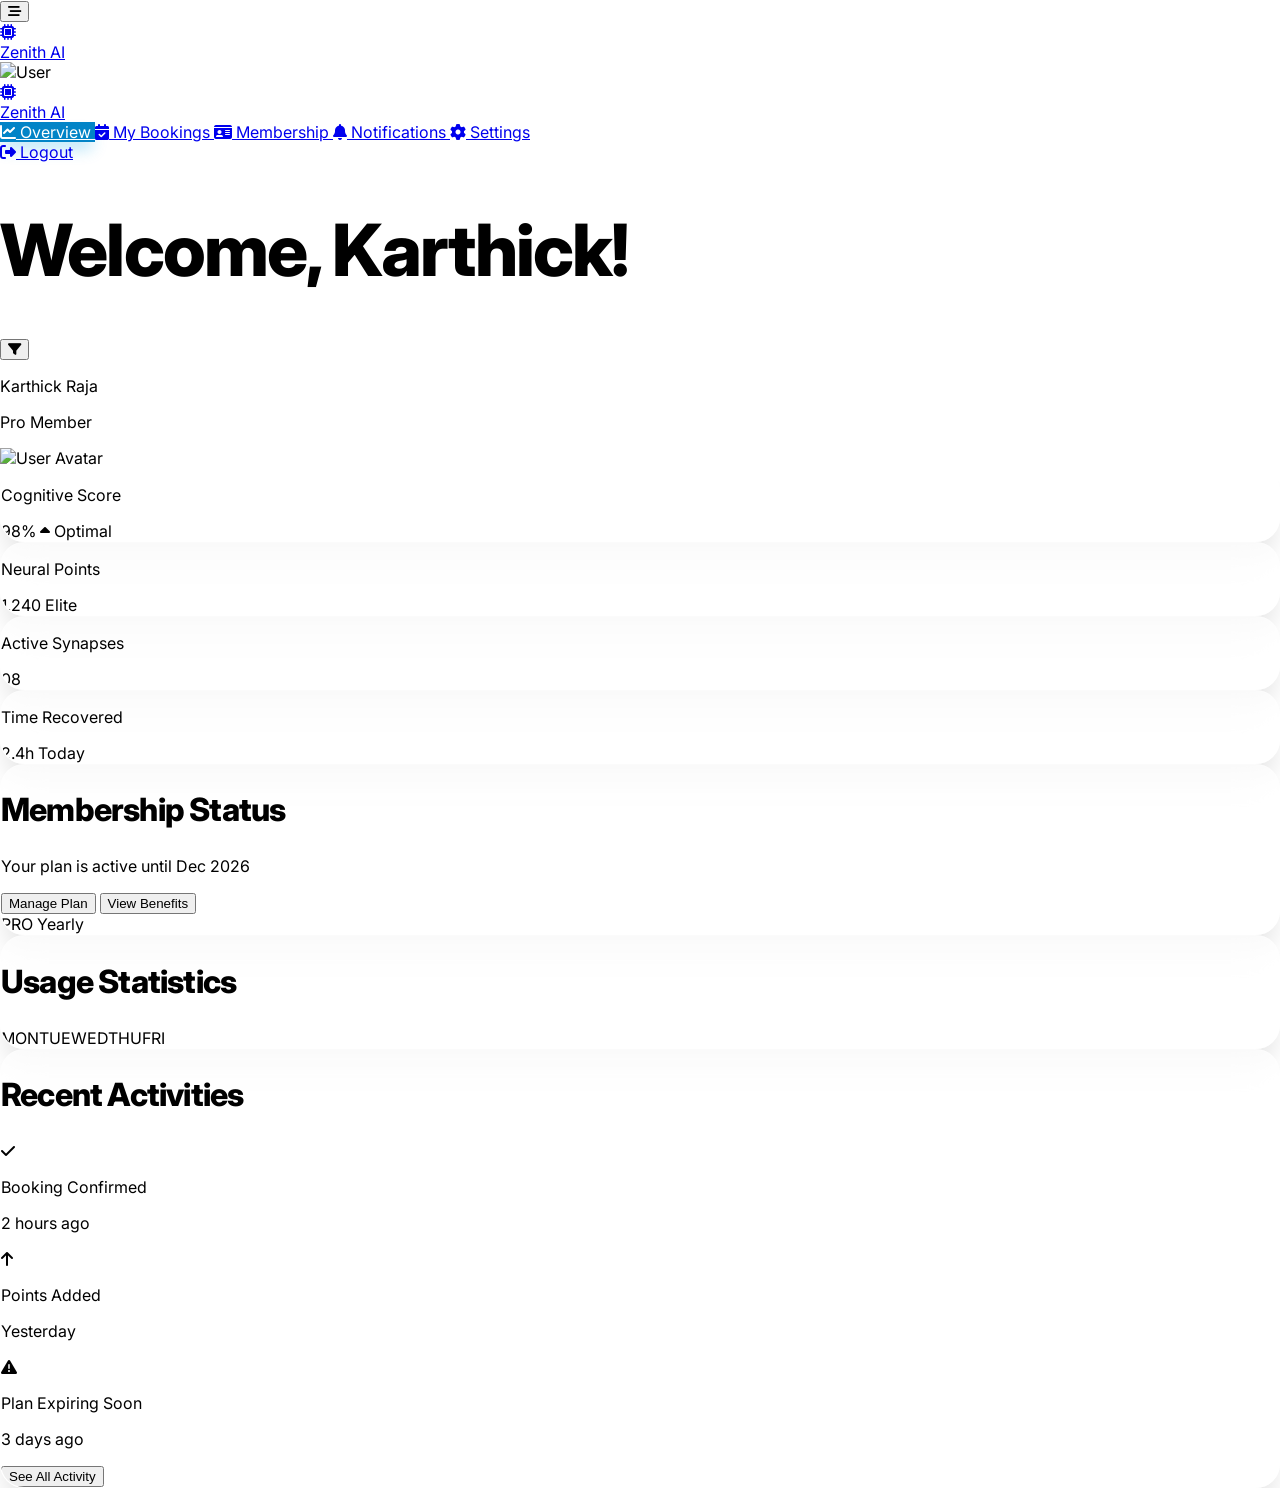
==== commit bbc5c4c6: "add the changes" ====
--- a/dashboard.html
+++ b/dashboard.html
@@ -179,7 +179,7 @@
                         <div class="absolute -right-10 -top-10 w-40 h-40 bg-white/10 rounded-full blur-3xl"></div>
                         <div class="relative z-10 flex justify-between items-start">
                             <div>
-                                <h2 class="text-white text-2xl mb-2">Membership Status</h2>
+                                <h2 class="text-white mb-2">Membership Status</h2>
                                 <p class="opacity-80 text-sm mb-6">Your plan is active until Dec 2026</p>
                                 <div class="flex gap-4">
                                     <button
@@ -199,7 +199,7 @@
 
                     <!-- Usage Stats (Bar Graphs) -->
                     <div class="glass-card p-8">
-                        <h2 class="text-lg mb-6">Usage Statistics</h2>
+                        <h2 class="mb-6">Usage Statistics</h2>
                         <div class="flex items-end gap-4 h-32">
                             <div class="flex-1 bg-slate-100 dark:bg-slate-800 rounded-t-lg relative group h-[40%]">
                                 <div class="absolute bottom-0 left-0 w-full bg-primary-600 rounded-t-lg transition-all"
@@ -230,7 +230,7 @@
 
                 <!-- Recent Activities -->
                 <div class="glass-card p-8">
-                    <h2 class="text-lg mb-6">Recent Activities</h2>
+                    <h2 class="mb-6">Recent Activities</h2>
                     <div class="space-y-6">
                         <div class="flex gap-4">
                             <div
--- a/styles.css
+++ b/styles.css
@@ -6,6 +6,20 @@
     --accent: #8b5cf6;
     --navbar-height-desktop: 80px;
     --navbar-height-mobile: 64px;
+}
+
+*,
+::before,
+::after {
+    box-sizing: border-box;
+}
+
+html,
+body {
+    overflow-x: hidden !important;
+    width: 100%;
+    margin: 0;
+    padding: 0;
 }
 
 header#navbar {
@@ -32,8 +46,8 @@
     line-height: 1.1;
 }
 
-h2 {
-    font-size: 2.25rem;
+body h2 {
+    font-size: 1.5rem;
     line-height: 1.2;
 }
 
@@ -47,13 +61,13 @@
     line-height: 1.4;
 }
 
-@media (min-width: 1024px) {
+@media (min-width: 992px) {
     h1 {
         font-size: 4.5rem;
     }
 
-    h2 {
-        font-size: 3rem;
+    body h2 {
+        font-size: 2rem;
     }
 }
 
